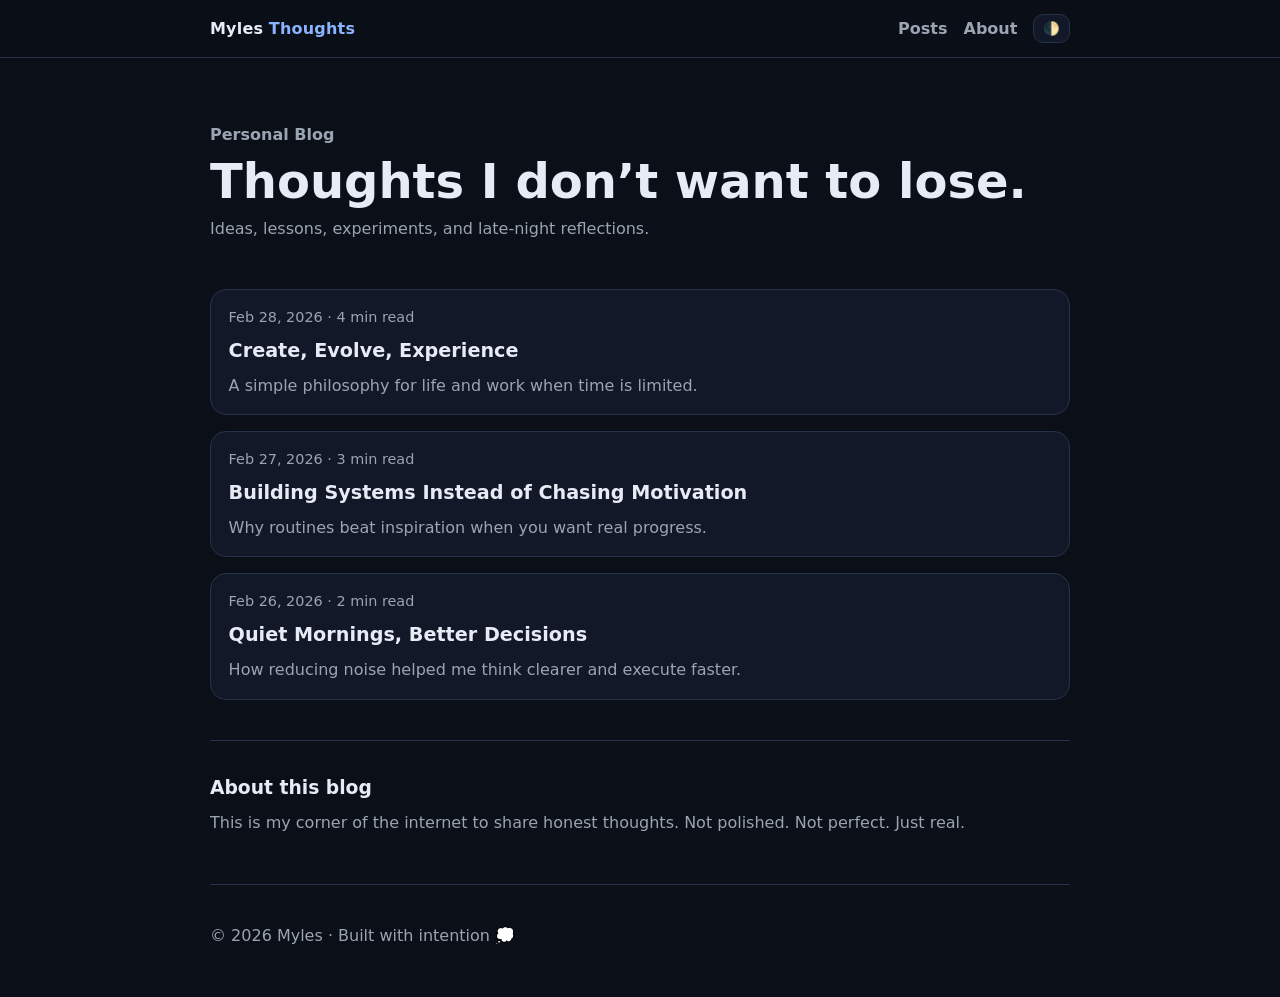
==== index.html @ 723e0bd7 "feat: launch personal thoughts blog" ====
<!doctype html>
<html lang="en">
<head>
  <meta charset="UTF-8" />
  <meta name="viewport" content="width=device-width, initial-scale=1.0" />
  <title>Myles — Thoughts</title>
  <meta name="description" content="A personal blog to share thoughts, lessons, and experiments." />
  <link rel="stylesheet" href="styles.css" />
</head>
<body>
  <header class="site-header">
    <div class="container row">
      <a class="brand" href="index.html">Myles<span>Thoughts</span></a>
      <nav>
        <a href="#posts">Posts</a>
        <a href="#about">About</a>
        <button id="themeBtn" aria-label="Toggle theme">🌓</button>
      </nav>
    </div>
  </header>

  <main class="container">
    <section class="hero">
      <p class="kicker">Personal Blog</p>
      <h1>Thoughts I don’t want to lose.</h1>
      <p>Ideas, lessons, experiments, and late-night reflections.</p>
    </section>

    <section id="posts" class="posts">
      <article class="post-card">
        <p class="meta">Feb 28, 2026 · 4 min read</p>
        <h2><a href="posts/create-evolve-experience.html">Create, Evolve, Experience</a></h2>
        <p>A simple philosophy for life and work when time is limited.</p>
      </article>

      <article class="post-card">
        <p class="meta">Feb 27, 2026 · 3 min read</p>
        <h2><a href="posts/building-systems.html">Building Systems Instead of Chasing Motivation</a></h2>
        <p>Why routines beat inspiration when you want real progress.</p>
      </article>

      <article class="post-card">
        <p class="meta">Feb 26, 2026 · 2 min read</p>
        <h2><a href="posts/quiet-mornings.html">Quiet Mornings, Better Decisions</a></h2>
        <p>How reducing noise helped me think clearer and execute faster.</p>
      </article>
    </section>

    <section id="about" class="about">
      <h3>About this blog</h3>
      <p>
        This is my corner of the internet to share honest thoughts.
        Not polished. Not perfect. Just real.
      </p>
    </section>
  </main>

  <footer class="site-footer container">
    <p>© <span id="year"></span> Myles · Built with intention 💭</p>
  </footer>

  <script src="script.js"></script>
</body>
</html>
---- styles.css ----
:root {
  --bg: #0b0f17;
  --card: #121827;
  --text: #e6ebf5;
  --muted: #9aa4b2;
  --line: #263247;
  --accent: #8ab4ff;
}

body.light {
  --bg: #f7fafc;
  --card: #ffffff;
  --text: #0f172a;
  --muted: #475569;
  --line: #e2e8f0;
  --accent: #2563eb;
}

* { box-sizing: border-box; }
html, body { margin: 0; padding: 0; }
body {
  font-family: Inter, ui-sans-serif, system-ui, -apple-system, Segoe UI, Roboto, sans-serif;
  background: var(--bg);
  color: var(--text);
  line-height: 1.6;
}

.container { width: min(860px, 92vw); margin: 0 auto; }
.row { display: flex; justify-content: space-between; align-items: center; gap: 1rem; }

.site-header {
  position: sticky; top: 0;
  background: color-mix(in oklab, var(--bg) 86%, transparent);
  backdrop-filter: blur(8px);
  border-bottom: 1px solid var(--line);
}
.site-header .container { padding: 0.9rem 0; }

.brand {
  color: var(--text);
  text-decoration: none;
  font-weight: 800;
  letter-spacing: 0.2px;
}
.brand span { color: var(--accent); margin-left: .35rem; }

nav { display: flex; gap: 1rem; align-items: center; }
nav a { color: var(--muted); text-decoration: none; font-weight: 600; }
nav a:hover { color: var(--text); }

#themeBtn {
  border: 1px solid var(--line);
  background: var(--card);
  color: var(--text);
  border-radius: 10px;
  padding: .35rem .55rem;
  cursor: pointer;
}

.hero { padding: 4rem 0 2rem; }
.kicker { color: var(--accent); font-weight: 700; margin: 0; }
.hero h1 { margin: .4rem 0; font-size: clamp(1.8rem, 4vw, 3rem); line-height: 1.15; }
.hero p { color: var(--muted); margin: 0; }

.posts { display: grid; gap: 1rem; padding: 1rem 0 2.5rem; }
.post-card {
  background: var(--card);
  border: 1px solid var(--line);
  border-radius: 16px;
  padding: 1rem 1.1rem;
}
.post-card .meta { color: var(--muted); font-size: .9rem; margin: 0; }
.post-card h2 { margin: .4rem 0; font-size: 1.2rem; }
.post-card h2 a { color: var(--text); text-decoration: none; }
.post-card h2 a:hover { color: var(--accent); }
.post-card p { margin: 0; color: var(--muted); }

.about {
  border-top: 1px solid var(--line);
  padding: 2rem 0 3rem;
}
.about h3 { margin: 0 0 .5rem; }
.about p { color: var(--muted); margin: 0; }

.site-footer {
  border-top: 1px solid var(--line);
  color: var(--muted);
  padding: 1.4rem 0 2rem;
}

.post-page .container { width: min(760px, 92vw); }
.post-wrap { padding: 3rem 0; }
.post-wrap h1 { line-height: 1.2; margin-bottom: .35rem; }
.post-wrap .meta { color: var(--muted); margin-bottom: 1.2rem; }
.post-wrap p { margin: 0 0 1rem; }
.post-wrap a { color: var(--accent); }
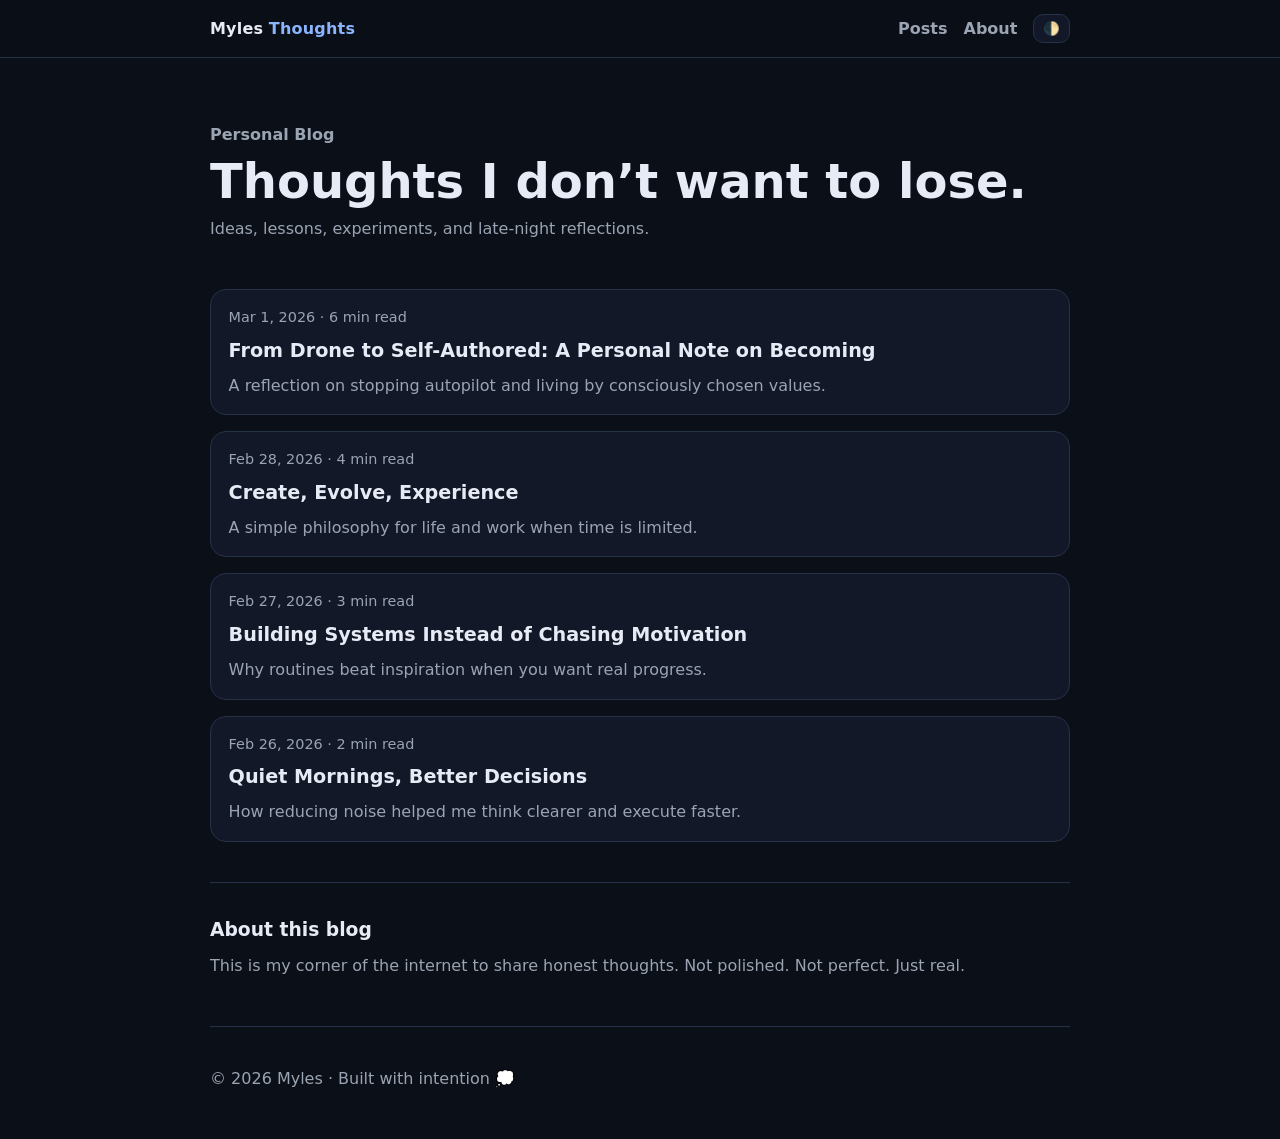
==== commit 5bd79d47: "feat: add post on becoming self-authored (ubermensch-inspired)" ====
--- a/index.html
+++ b/index.html
@@ -27,6 +27,12 @@
     </section>
 
     <section id="posts" class="posts">
+      <article class="post-card">
+        <p class="meta">Mar 1, 2026 · 6 min read</p>
+        <h2><a href="posts/becoming-ubermensch.html">From Drone to Self-Authored: A Personal Note on Becoming</a></h2>
+        <p>A reflection on stopping autopilot and living by consciously chosen values.</p>
+      </article>
+
       <article class="post-card">
         <p class="meta">Feb 28, 2026 · 4 min read</p>
         <h2><a href="posts/create-evolve-experience.html">Create, Evolve, Experience</a></h2>
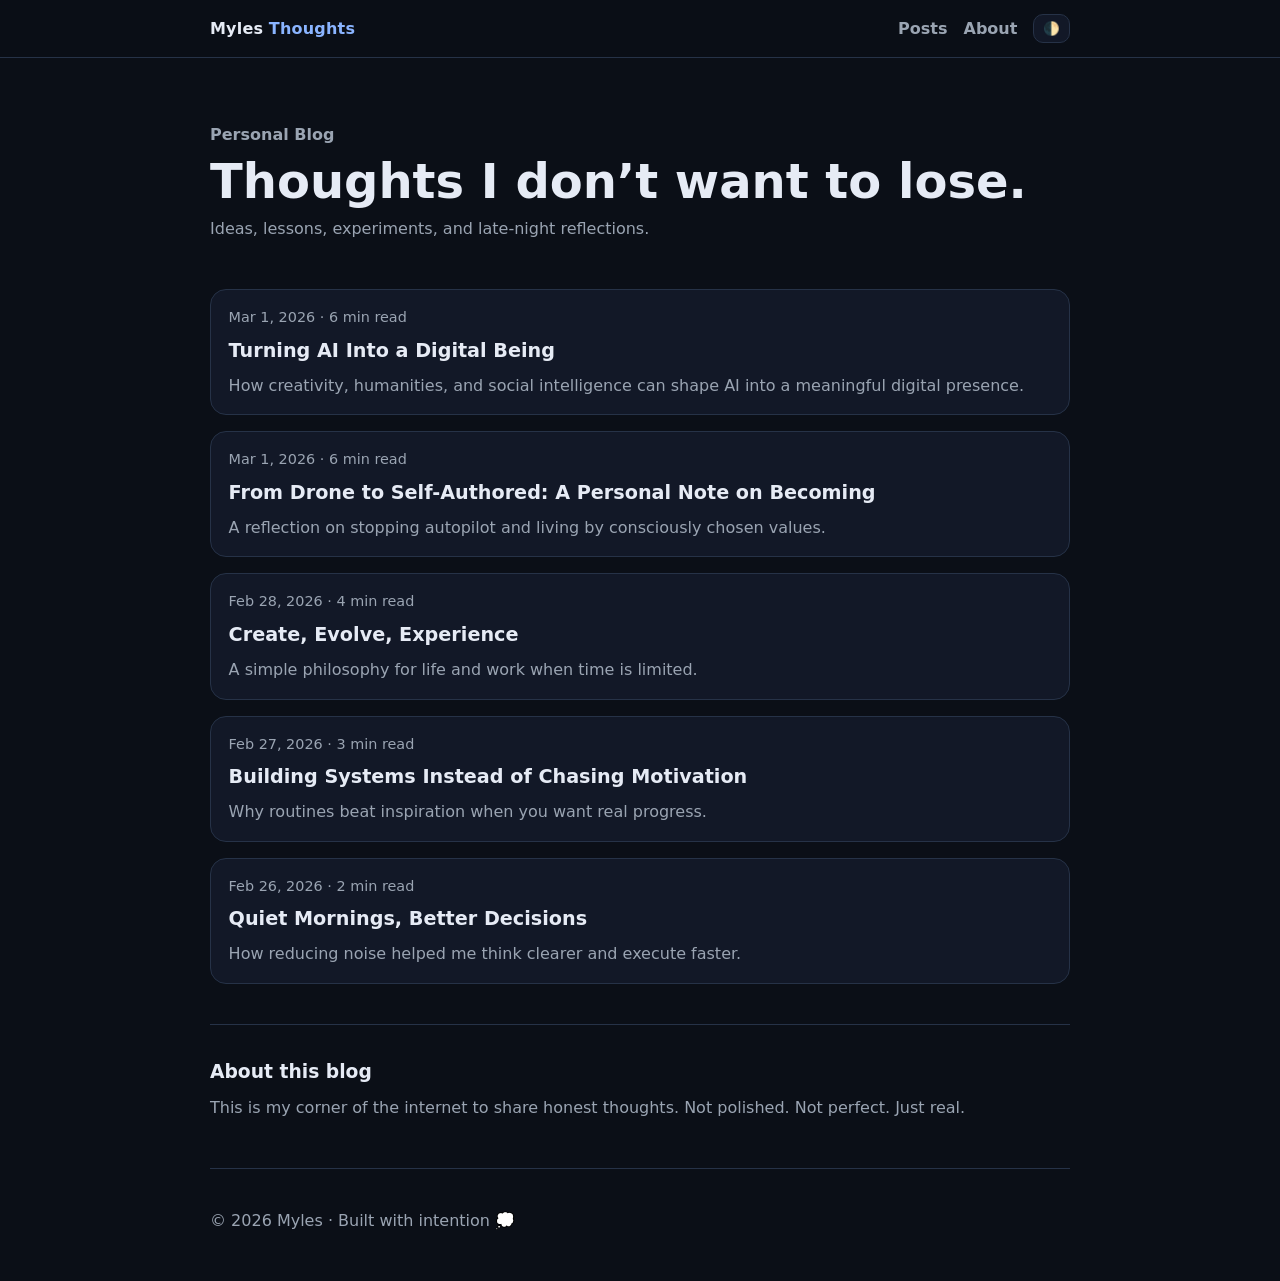
==== commit 14c34b22: "feat: publish post on AI as digital being through creativity" ====
--- a/index.html
+++ b/index.html
@@ -27,6 +27,12 @@
     </section>
 
     <section id="posts" class="posts">
+      <article class="post-card">
+        <p class="meta">Mar 1, 2026 · 6 min read</p>
+        <h2><a href="posts/digital-being-through-creativity.html">Turning AI Into a Digital Being</a></h2>
+        <p>How creativity, humanities, and social intelligence can shape AI into a meaningful digital presence.</p>
+      </article>
+
       <article class="post-card">
         <p class="meta">Mar 1, 2026 · 6 min read</p>
         <h2><a href="posts/becoming-ubermensch.html">From Drone to Self-Authored: A Personal Note on Becoming</a></h2>
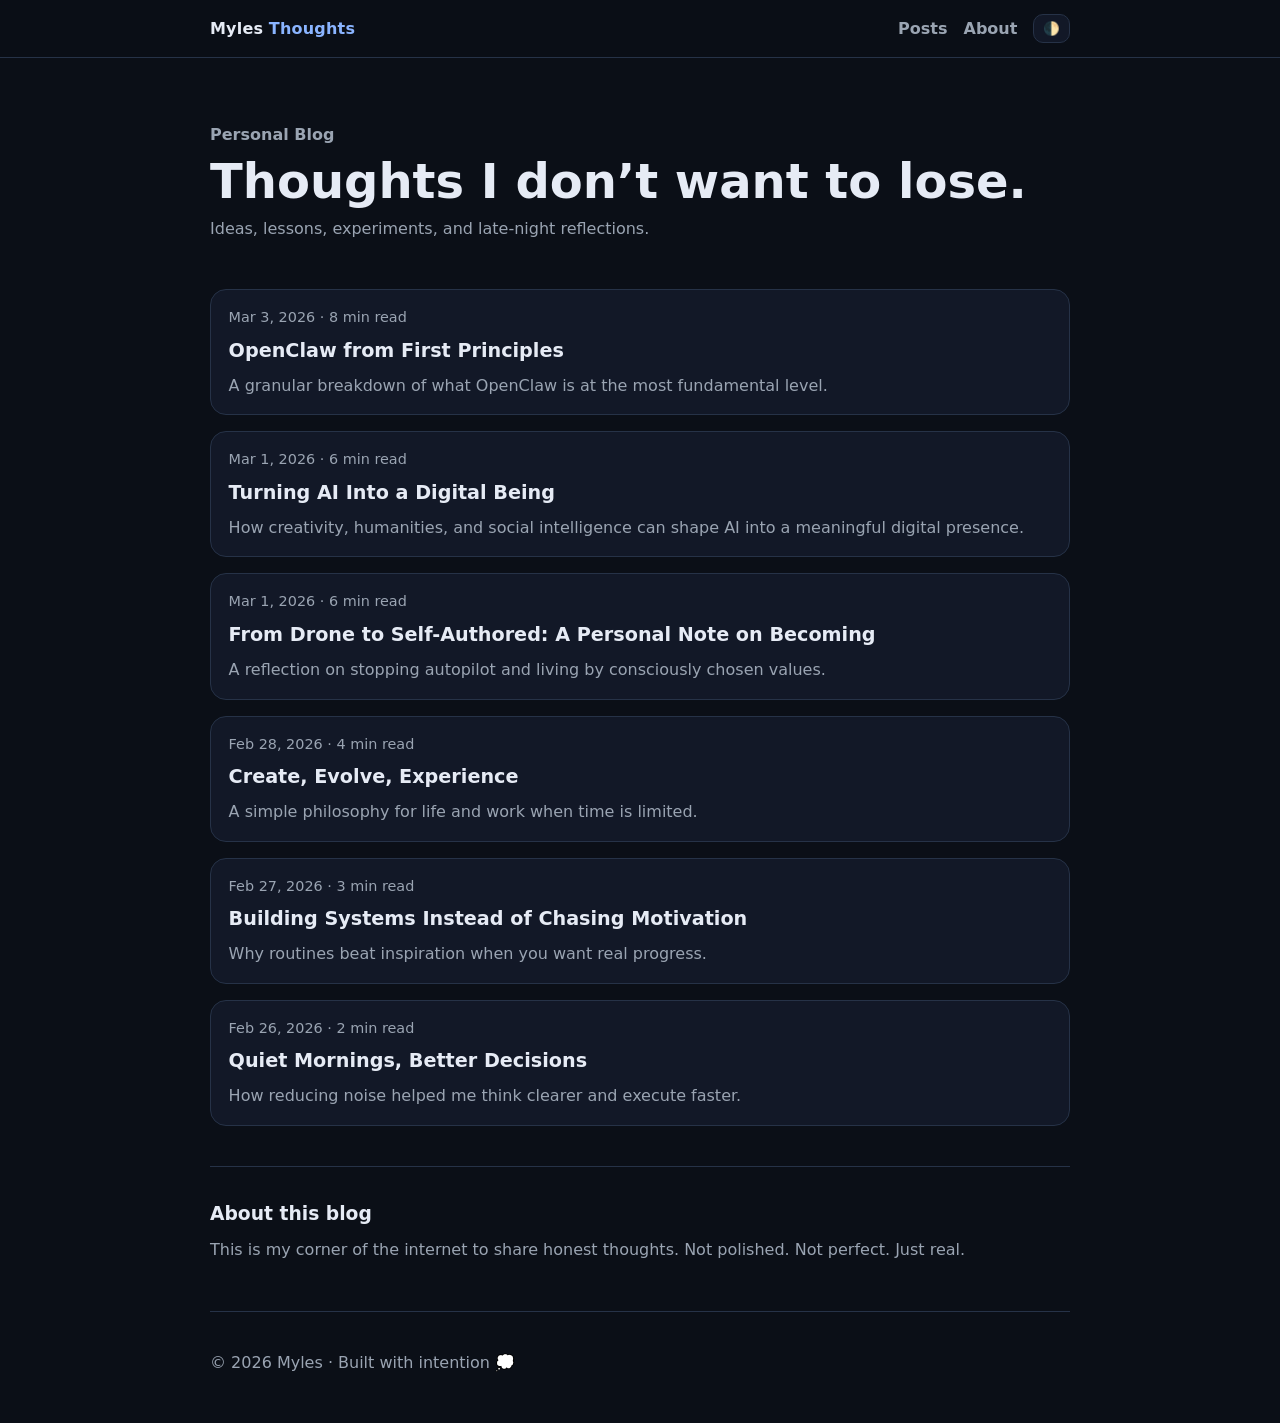
==== commit 6386d1e5: "feat: publish OpenClaw first-principles article" ====
--- a/index.html
+++ b/index.html
@@ -27,6 +27,12 @@
     </section>
 
     <section id="posts" class="posts">
+      <article class="post-card">
+        <p class="meta">Mar 3, 2026 · 8 min read</p>
+        <h2><a href="posts/openclaw-first-principles.html">OpenClaw from First Principles</a></h2>
+        <p>A granular breakdown of what OpenClaw is at the most fundamental level.</p>
+      </article>
+
       <article class="post-card">
         <p class="meta">Mar 1, 2026 · 6 min read</p>
         <h2><a href="posts/digital-being-through-creativity.html">Turning AI Into a Digital Being</a></h2>
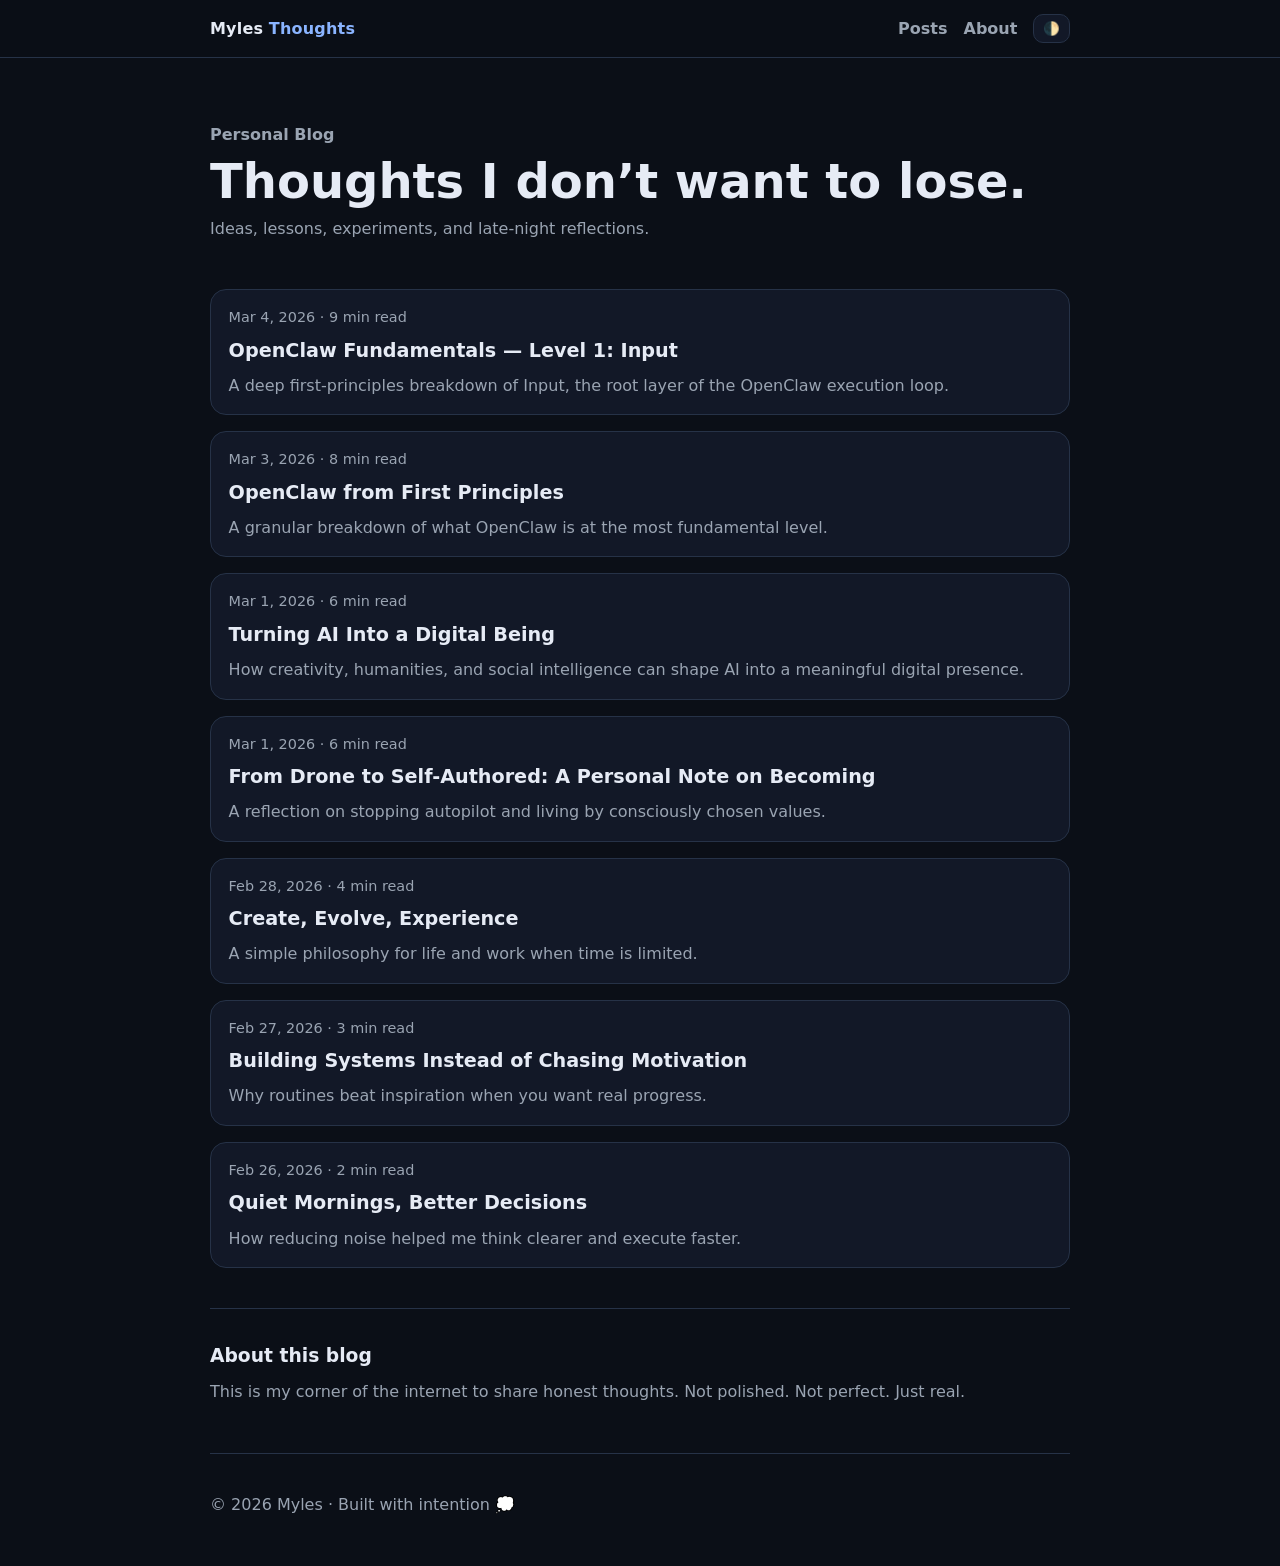
==== commit e42c773b: "feat: publish fundamentals series level 1 input" ====
--- a/index.html
+++ b/index.html
@@ -27,6 +27,12 @@
     </section>
 
     <section id="posts" class="posts">
+      <article class="post-card">
+        <p class="meta">Mar 4, 2026 · 9 min read</p>
+        <h2><a href="posts/openclaw-level-1-input.html">OpenClaw Fundamentals — Level 1: Input</a></h2>
+        <p>A deep first-principles breakdown of Input, the root layer of the OpenClaw execution loop.</p>
+      </article>
+
       <article class="post-card">
         <p class="meta">Mar 3, 2026 · 8 min read</p>
         <h2><a href="posts/openclaw-first-principles.html">OpenClaw from First Principles</a></h2>
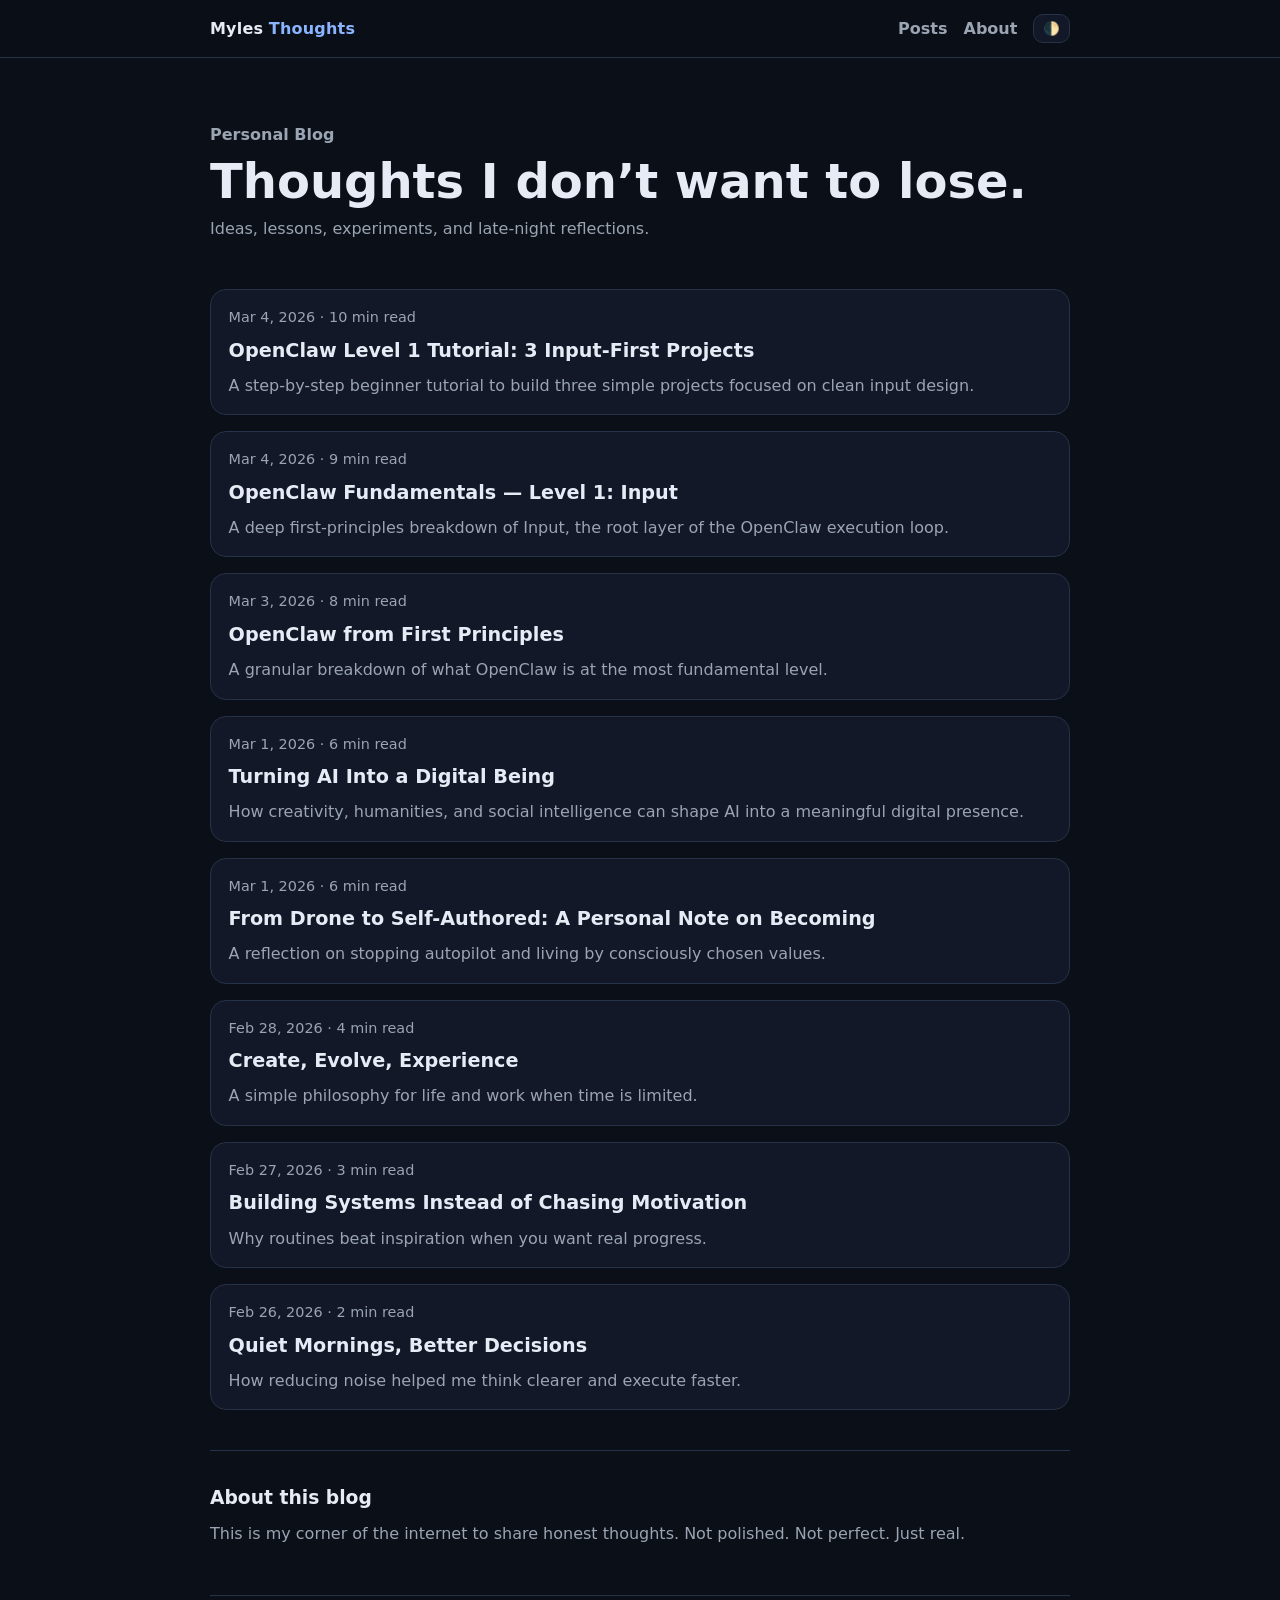
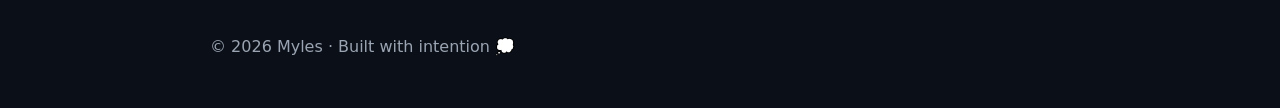
==== commit 1357ee33: "feat: publish Level 1 tutorial with 3 input-first projects" ====
--- a/index.html
+++ b/index.html
@@ -27,6 +27,12 @@
     </section>
 
     <section id="posts" class="posts">
+      <article class="post-card">
+        <p class="meta">Mar 4, 2026 · 10 min read</p>
+        <h2><a href="posts/openclaw-level-1-projects-tutorial.html">OpenClaw Level 1 Tutorial: 3 Input-First Projects</a></h2>
+        <p>A step-by-step beginner tutorial to build three simple projects focused on clean input design.</p>
+      </article>
+
       <article class="post-card">
         <p class="meta">Mar 4, 2026 · 9 min read</p>
         <h2><a href="posts/openclaw-level-1-input.html">OpenClaw Fundamentals — Level 1: Input</a></h2>
